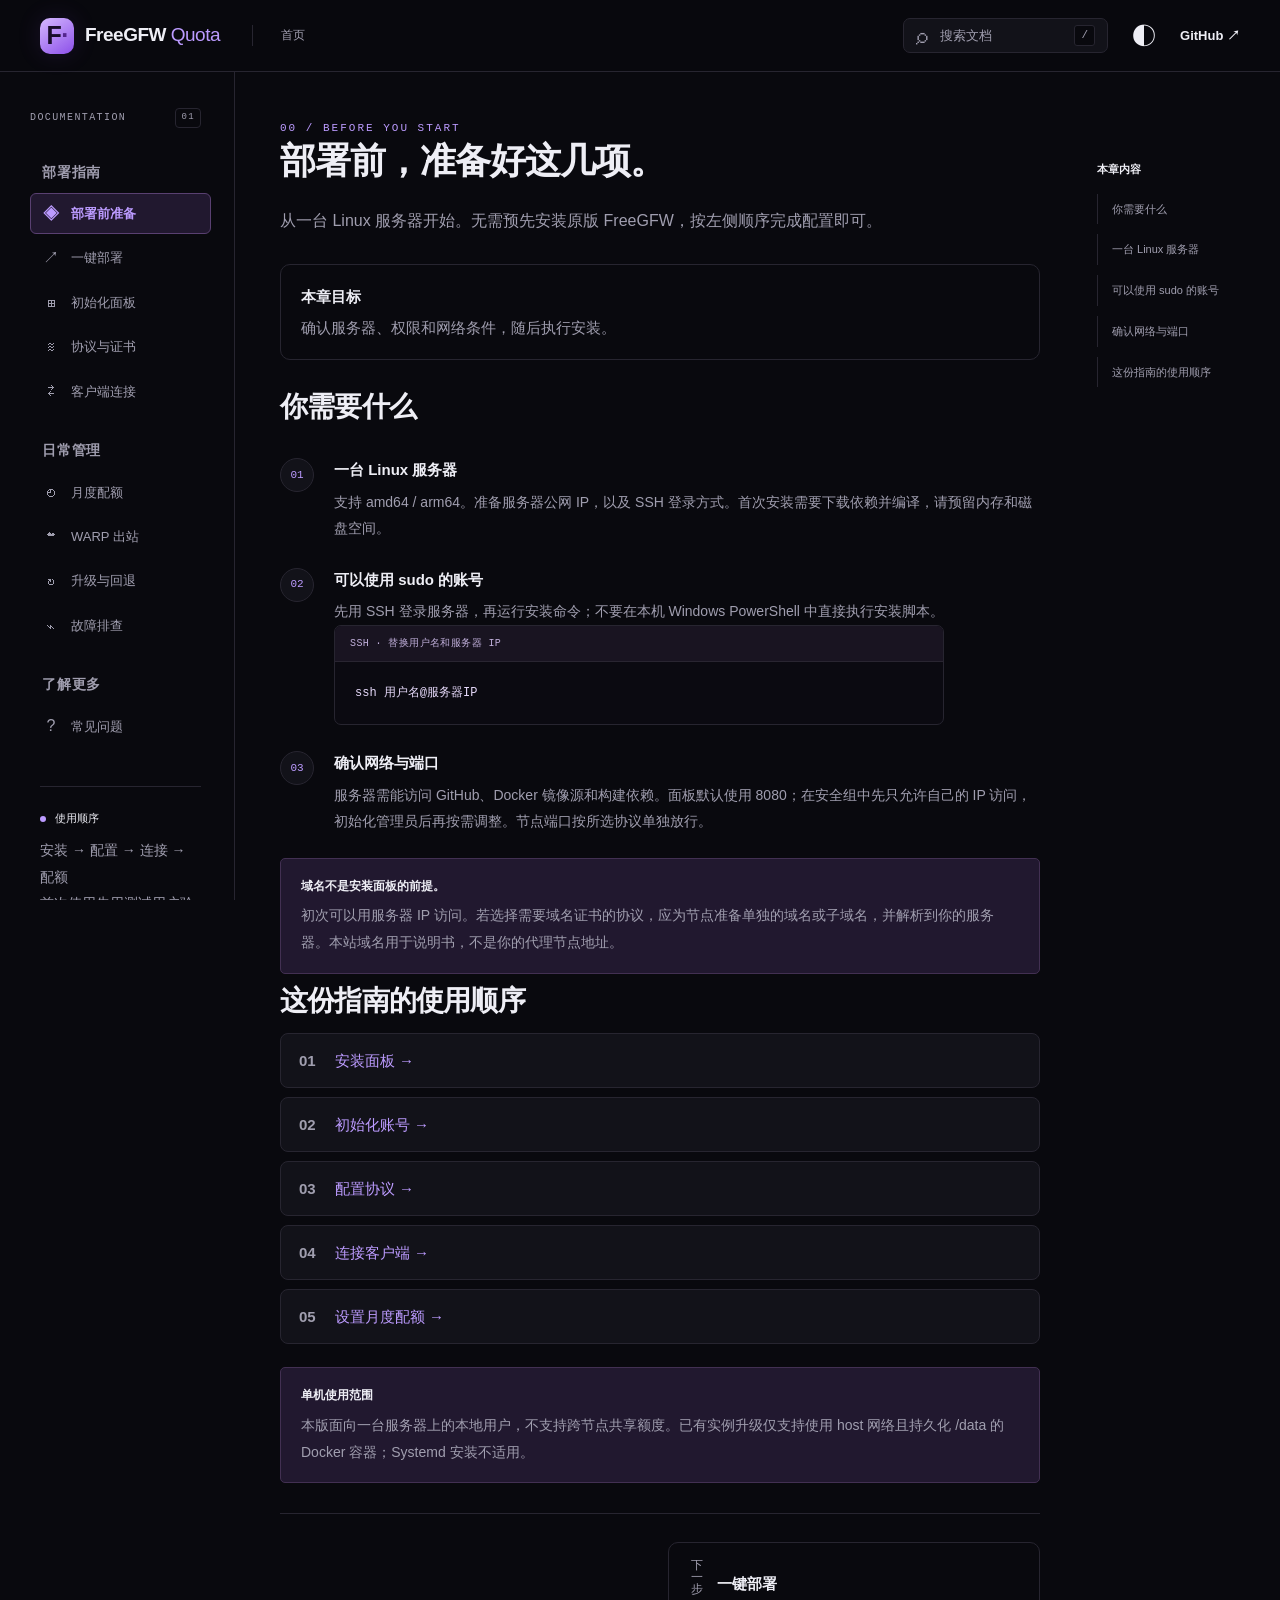
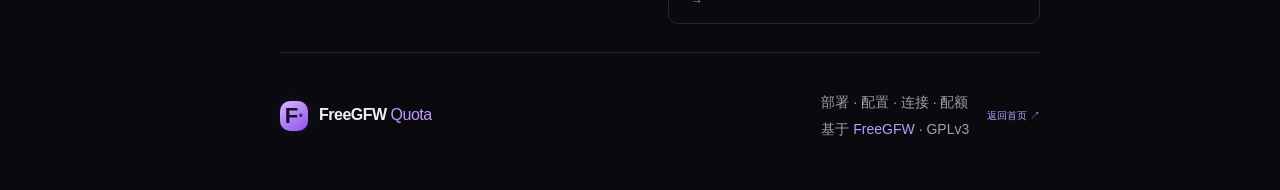
==== docs/guide.html @ efcba68c "Redesign docs with violet landing page and guided deployment" ====
<!doctype html>
<html lang="zh-CN" data-theme="dark">
<head>
  <meta charset="utf-8">
  <meta name="viewport" content="width=device-width,initial-scale=1">
  <meta name="description" content="FreeGFW 单机配额版中文使用指南：一键部署、月度流量配额、用户管理、备份回退与故障排查。">
  <meta name="theme-color" content="#09090e">
  <title>FreeGFW Quota · 单机配额版使用指南</title>
  <link rel="icon" href="icon.svg" type="image/svg+xml">
  <link rel="stylesheet" href="style.css">
  <script src="app.js" defer></script>
</head>
<body class="guide-page">
<a class="skip" href="#main">跳转到正文</a>
<header class="topbar">
  <a class="brand" href="index.html" aria-label="FreeGFW Quota 首页"><span class="brandmark">F<span>·</span></span><span>FreeGFW <b>Quota</b></span></a>
  <a class="header-label" href="index.html">首页</a>
  <div class="header-actions"><button id="search-open" class="search-button" type="button"><span>⌕</span> 搜索文档 <kbd>/</kbd></button><button id="theme-toggle" class="icon-button" type="button" aria-label="切换为深色模式">◐</button><a class="github-link" href="https://github.com/GYJ-gif/freegfw-quota">GitHub ↗</a><button id="menu-toggle" class="icon-button mobile-only" type="button" aria-label="打开目录" aria-expanded="false" aria-controls="sidebar">☰</button></div>
</header>
<div class="layout">
<aside id="sidebar" class="sidebar" aria-label="文档目录">
  <div class="sidebar-heading">DOCUMENTATION <span>01</span></div>
  <nav>
    <p>部署指南</p><a href="#overview" class="active"><span>◈</span> 部署前准备</a><a href="#install"><span>↗</span> 一键部署</a><a href="#setup"><span>⊞</span> 初始化面板</a>
    <a href="#protocols"><span>≋</span> 协议与证书</a><a href="#clients"><span>⇄</span> 客户端连接</a><p>日常管理</p><a href="#quota"><span>◴</span> 月度配额</a><a href="#warp"><span>☁</span> WARP 出站</a><a href="#upgrade"><span>↻</span> 升级与回退</a><a href="#troubleshooting"><span>⌁</span> 故障排查</a>
    <p>了解更多</p><a href="#faq"><span>?</span> 常见问题</a>
  </nav>
  <div class="sidebar-note"><span class="status-dot"></span> 使用顺序<p>安装 → 配置 → 连接 → 配额<br>首次使用先用测试用户验证</p></div>
</aside>
<main id="main">
  <section id="overview" class="doc-section" data-title="部署前准备">
<div class="section-kicker">00 / BEFORE YOU START</div><h1>部署前，准备好这几项。</h1><p class="section-lead">从一台 Linux 服务器开始。无需预先安装原版 FreeGFW，按左侧顺序完成配置即可。</p>
<div class="chapter-goal">本章目标 <span>确认服务器、权限和网络条件，随后执行安装。</span></div>
<h2>你需要什么</h2><ol class="steps"><li><span>01</span><div><h3>一台 Linux 服务器</h3><p>支持 amd64 / arm64。准备服务器公网 IP，以及 SSH 登录方式。首次安装需要下载依赖并编译，请预留内存和磁盘空间。</p></div></li><li><span>02</span><div><h3>可以使用 sudo 的账号</h3><p>先用 SSH 登录服务器，再运行安装命令；不要在本机 Windows PowerShell 中直接执行安装脚本。</p><div class="codebox"><div class="codebar"><span>SSH · 替换用户名和服务器 IP</span></div><pre><code>ssh 用户名@服务器IP</code></pre></div></div></li><li><span>03</span><div><h3>确认网络与端口</h3><p>服务器需能访问 GitHub、Docker 镜像源和构建依赖。面板默认使用 8080；在安全组中先只允许自己的 IP 访问，初始化管理员后再按需调整。节点端口按所选协议单独放行。</p></div></li></ol>
<div class="callout"><strong>域名不是安装面板的前提。</strong><p>初次可以用服务器 IP 访问。若选择需要域名证书的协议，应为节点准备单独的域名或子域名，并解析到你的服务器。本站域名用于说明书，不是你的代理节点地址。</p></div>
<h2>这份指南的使用顺序</h2><div class="route-cards"><a href="#install"><b>01</b> 安装面板 →</a><a href="#setup"><b>02</b> 初始化账号 →</a><a href="#protocols"><b>03</b> 配置协议 →</a><a href="#clients"><b>04</b> 连接客户端 →</a><a href="#quota"><b>05</b> 设置月度配额 →</a></div>
<div class="callout subtle"><strong>单机使用范围</strong><p>本版面向一台服务器上的本地用户，不支持跨节点共享额度。已有实例升级仅支持使用 host 网络且持久化 /data 的 Docker 容器；Systemd 安装不适用。</p></div></section>
  <section id="install" class="doc-section" data-title="一键部署">
    <div class="section-kicker">01 / GET STARTED</div><h2>一条指令，从这里开始。</h2><p class="section-lead">无需先安装原版。脚本会识别现有容器，自动选择全新安装或升级。</p>
    <div class="requirements"><span><i>✓</i> Linux 服务器</span><span><i>✓</i> sudo / root 权限</span><span><i>✓</i> amd64 / arm64</span><span><i>✓</i> 可访问 GitHub 与镜像源</span></div>
    <div class="install-panel">
      <div class="tabbar" role="tablist" aria-label="安装方式"><button type="button" role="tab" aria-selected="true" aria-controls="install-content" id="tab-fresh" data-mode="fresh">全新安装</button><button type="button" role="tab" aria-selected="false" aria-controls="install-content" id="tab-upgrade" data-mode="upgrade" tabindex="-1">已有实例升级</button></div>
      <div id="install-content" role="tabpanel" aria-labelledby="tab-fresh"><p id="install-description">空白服务器直接安装配额版；没有 Docker 时，自动使用 Docker 官方脚本安装。</p>
      <div class="port-row"><label for="panel-port">面板端口</label><input id="panel-port" type="number" min="1" max="65535" value="8080" inputmode="numeric" aria-describedby="port-note"><span id="port-note">默认 8080，可按需更改</span></div><p id="port-error" class="error" role="alert" hidden>请输入 1–65535 之间的整数端口。</p>
      <div class="codebox"><div class="codebar"><span><i></i> TERMINAL · SUDO</span><button type="button" data-copy="install-command">复制命令</button></div><pre><code id="install-command">curl -fSL https://raw.githubusercontent.com/GYJ-gif/freegfw-quota/main/install-quota.sh -o install-quota.sh &amp;&amp; sudo bash install-quota.sh</code></pre></div>
      <p class="version-note">在 Linux 服务器执行，sudo 会按需要求输入密码；root 用户也可去掉 sudo。已有实例升级时，请使用原面板端口。</p></div>
    </div>
    <div class="two-columns"><div><h3>运行前准备</h3><p>准备 <code>curl</code>、<code>tar</code>、<code>sha256sum</code>、<code>base64</code>、<code>mktemp</code> 和 <code>flock</code>。全新安装还需 <code>ss</code>，通常由 iproute2 / iproute 提供。</p><p>首次会在服务器本地构建镜像，请预留内存和磁盘空间，等待依赖下载与编译完成。</p></div><div><h3>脚本会做什么</h3><p>新装会创建持久化数据卷。升级会先构建镜像，再短暂停机、备份数据并切换容器，原容器与原数据卷保留。</p><p>脚本不会修改 SSH 或防火墙。请自行在云安全组和服务器防火墙放行面板端口，以及实际使用的节点端口。</p></div></div>
    <details><summary>想先检查脚本，再决定运行？</summary><p>先用上方命令中 <code>&amp;&amp;</code> 之前的部分下载脚本，然后执行：</p><div class="codebox compact"><div class="codebar"><span>只检查，不部署</span><button type="button" data-copy="verify-command">复制</button></div><pre><code id="verify-command">bash install-quota.sh --help
bash install-quota.sh --verify-bundle</code></pre></div><p><code>--verify-bundle</code> 只解码并校验内嵌源码，不部署服务。</p></details>
  </section>

<section id="setup" class="doc-section" data-title="初始化面板"><div class="section-kicker">02 / INITIAL SETUP</div><h2>打开面板，先设置管理员。</h2><p class="section-lead">看到安装成功提示后，完成账号初始化，再进入节点配置。</p><ol class="steps"><li><span>01</span><div><h3>访问服务器面板</h3><p>浏览器打开 <code id="panel-address">http://服务器IP:8080</code>，将服务器 IP 替换为真实公网 IP。使用自定义端口时，以安装时填写的端口为准。</p></div></li><li><span>02</span><div><h3>保存管理员账号与密码</h3><p>在“系统设置 → 基本设置”填写用户名和密码并保存。首次初始化前面板没有登录保护，请立即完成这一步。</p></div></li><li><span>03</span><div><h3>确认登录后继续</h3><p>刷新页面，确认需要账号密码才能进入。已有实例升级继续使用原账号，无需重新初始化。</p></div></li></ol><div class="callout"><strong>还不能连接？这是正常的。</strong><p>此时仅完成面板安装，下一步还需要部署协议模板、创建用户并导入客户端。</p></div></section>
  <section id="protocols" class="doc-section" data-title="协议模板与证书">
    <div class="section-kicker">03 / PROTOCOLS</div><h2>选择协议，配置证书和端口。</h2><p class="section-lead">面板基于 Sing-box 与 Xray，提供协议模板。先确认客户端支持所选协议，再完成部署。</p>
    <div class="table-wrap"><table><thead><tr><th>模板</th><th>配置时关注什么</th></tr></thead><tbody>
    <tr><th>VLESS + TCP + Reality + Vision</th><td>按模板核对 Reality 参数，客户端需支持 Reality / Vision；启用后验证计量和超额断连。</td></tr>
    <tr><th>VLESS + XHTTP + Reality</th><td>客户端需同时支持 XHTTP 与 Reality，导入后核对传输配置。</td></tr>
    <tr><th>VLESS + TCP + XTLS</th><td>准备模板要求的 TLS 证书，核对服务器名称与客户端兼容性。</td></tr>
    <tr><th>Hysteria2</th><td>核对证书，并在安全组与防火墙放行节点使用的 UDP 端口。</td></tr>
    <tr><th>NaiveProxy</th><td>核对 TLS 证书，使用支持 NaiveProxy 的客户端导入配置。</td></tr>
    <tr><th>VMess + AEAD + TCP + TLS<br>VMess + AEAD + WS + TLS</th><td>配置 TLS 证书；使用 WebSocket 时同时核对路径等传输参数。</td></tr>
    <tr><th>VMess + AEAD + TCP</th><td>不含 TLS 层，不能将它视作与 TLS 模板具有相同保护；按实际用途选择。</td></tr>
    <tr><th>Shadowsocks (AES-256-GCM)</th><td>客户端需支持对应加密方式，保持服务器与客户端参数一致。</td></tr>
    </tbody></table></div>
    <h3>证书怎么配置</h3><ol class="instruction-list"><li>在首次部署引导或面板的“配置 SSL”入口打开证书设置。</li><li>按页面填写申请信息；若使用域名，先确认解析正确且服务器能够完成证书验证。</li><li>等待申请完成和服务重启。面板启用证书后，改用 HTTPS 地址访问。</li><li>使用 TLS 协议前确认已具备有效证书；面板端口与节点端口分别放行。</li></ol>
    <p>如需自行调整参数，可通过自定义配置入口编辑模板；不熟悉配置时，先用内置模板完成一次连接。实际可选模板以面板显示为准。</p>
  </section>
  <section id="clients" class="doc-section" data-title="用户管理与客户端连接">
    <div class="section-kicker">04 / CLIENTS</div><h2>添加用户，把连接导入设备。</h2>
    <ol class="steps"><li><span>01</span><div><h3>为使用者创建独立用户</h3><p>打开“本地用户管理 → 添加用户”，填写方便识别的用户名。建议每位使用者单独创建用户，避免共用身份导致用量混在一起。</p></div></li><li><span>02</span><div><h3>设置限速与月度额度</h3><p>按需设置限速（Mbps）与月度配额（GB）。限速的 0 表示不限速，配额的 0 表示不限额，两者分别控制速度与总用量。</p></div></li><li><span>03</span><div><h3>打开“连接码”并导入</h3><p>在用户操作中打开“连接码”，用兼容客户端扫描二维码，或复制连接 / 订阅链接导入。手机、电脑和平板都需要使用支持所选协议的客户端。</p></div></li><li><span>04</span><div><h3>选择节点并测试</h3><p>在客户端选中导入的节点并连接，检查网页访问、上传和下载，再回到面板查看用量。节点参数改变后，按客户端方式更新订阅或重新导入。</p></div></li></ol>
    <div class="callout"><strong>连接码与订阅链接就是用户的连接凭据。</strong><p>只分享给对应使用者，不要公开发布。删除用户前确认已不再需要其访问权限。</p></div>
  </section>
  <section id="warp" class="doc-section" data-title="Cloudflare WARP 出站">
    <div class="section-kicker">06 / OUTBOUND</div><h2>按需启用 WARP 出站。</h2><p class="section-lead">WARP 是服务器的可选出站隧道，不替代用户连接服务器所用的协议。</p>
    <ol class="instruction-list"><li>进入“系统设置 → 基本设置”。</li><li>勾选“启用 Cloudflare WARP 出站隧道”，点击“保存”。</li><li>等待配置重载，重新连接客户端并检查网络是否可用。</li><li>如果开启后无法访问，取消勾选并保存，恢复原出站后再检查服务器网络。</li></ol>
    <p>启用后，经过 WARP 的流量使用其出口。是否能访问某个网站或服务取决于出口与目标服务策略，不保证解除地区或账号限制。</p>
  </section>

  <section id="quota" class="doc-section" data-title="月度配额">
    <div class="section-kicker">05 / QUOTA RULES</div><h2>每一份流量，都有清楚的规则。</h2><p class="section-lead">按用户独立设置，上传与下载相加。累计历史流量和当期配额用量是不同指标。</p>
    <div class="table-wrap"><table><thead><tr><th scope="col">规则</th><th scope="col">具体行为</th></tr></thead><tbody><tr><th scope="row">默认额度</th><td>新增用户默认 150 GB / 月，可在用户行修改；0 表示不限额。</td></tr><tr><th scope="row">旧用户迁移</th><td>首次升级时，未设置过配额的旧用户默认不限额；已有额度和当期用量保留。</td></tr><tr><th scope="row">计量方式</th><td>上传 + 下载；1 GB = 1,000,000,000 字节。</td></tr><tr><th scope="row">重置时间</th><td>默认每月 1 日北京时间 00:00；可选 1–31 日，没有该日期的月份按月末执行。</td></tr><tr><th scope="row">达到额度</th><td>断开连接并拒绝新连接；下个周期自动恢复，也可提高额度后恢复。</td></tr><tr><th scope="row">数据保存</th><td>正常退出保存用量；强杀或断电可能丢失最后约一秒用量，并发数据可能造成少量超额。</td></tr></tbody></table></div>
    <div class="callout"><strong>设置重置日</strong><p>进入“系统设置 → 基本设置 → 月度配额重置日”，选择 1–31 日并保存。所有本地用户使用同一重置日。修改日期保留当前用量，下次按新日期重置；旧版升级默认设为 1 日，保留原周期内用量。</p></div>
    <h3>正式使用前，验证一次完整流程</h3><ol class="instruction-list"><li>创建独立测试用户，设置较小额度，然后用该用户上传和下载，检查当期用量是否增长。</li><li>达到额度后，确认现有连接中断且无法建立新连接。</li><li>提高额度，再次连接，确认可以恢复；最后设置正式额度。</li></ol><div class="callout subtle"><strong>Vision 计量的取舍</strong><p>配额版关闭可能绕过计量的原始套接字快速复制路径，这可能增加 CPU 使用。真实 Reality + Vision 场景的端到端测试仍待完成，请以本机验收结果为准。</p></div>
  </section>

  <section id="upgrade" class="doc-section" data-title="升级与回退">
    <div class="section-kicker">07 / DATA & RECOVERY</div><h2>升级有备份，回退有路径。</h2><p class="section-lead">适用于已有 Docker 实例。升级前先确认旧服务正常，并保留脚本输出的备份路径。</p>
    <div class="flow" aria-label="升级流程"><div><b>01</b><strong>构建新版</strong><span>旧服务继续运行</span></div><span class="flow-arrow">→</span><div><b>02</b><strong>停机并备份</strong><span>复制 /data</span></div><span class="flow-arrow">→</span><div><b>03</b><strong>新数据卷启动</strong><span>保留原容器与数据</span></div></div>
    <h3>升级条件</h3><p>现有容器需命名为 <code>freegfw</code>，处于运行状态，使用 <code>host</code> 网络，并有 <code>/data</code> 持久化挂载。旧面板需完成账号设置并返回登录认证要求。</p>
    <h3>恢复到升级前</h3><p>备份位于 <code>/opt/freegfw-quota/backups/</code>。升级成功后会输出具体的 <code>rollback.sh</code> 路径；使用该完整路径执行，不要直接复制占位符。</p><div class="codebox compact"><div class="codebar"><span>示例 · 请替换为实际备份目录</span></div><pre><code>sudo bash /opt/freegfw-quota/backups/实际备份目录/rollback.sh</code></pre></div>
    <p>升级失败时脚本会尝试自动恢复旧容器。回退恢复的是升级前的数据，升级后新增用户、配置变动与流量统计不会自动合并回旧版。</p><div class="callout"><strong>后续更新请使用配额版脚本。</strong><p>不要使用原版 FreeGFW 安装脚本更新这个修改版。全新安装失败时保留容器和数据卷供排查，不适用“恢复旧版”流程。</p></div>
  </section>

  <section id="troubleshooting" class="doc-section" data-title="故障排查">
    <div class="section-kicker">08 / TROUBLESHOOTING</div><h2>遇到问题，先从这里查。</h2><p class="section-lead">先确定是构建、面板访问还是节点连接的问题，再做对应处理。</p>
    <details><summary>面板打不开</summary><p>确认安装输出成功、容器正在运行，访问端口与设置一致。检查云安全组及本机防火墙；服务器本地能访问，不代表公网已放行。新装默认使用 HTTP。</p><div class="codebox compact"><div class="codebar"><span>只读检查</span><button type="button" data-copy="diagnose-command">复制</button></div><pre><code id="diagnose-command">sudo docker ps -a --filter name=freegfw
sudo docker logs --tail 100 freegfw</code></pre></div><p>日志可能包含服务器信息，公开提交问题前请隐藏密码、订阅链接与私钥。</p></details>
    <details><summary>提示面板端口已占用</summary><p>回到上方“一键部署”，选择未被使用的端口后重新复制命令；同时调整安全组和访问地址。不要为了释放端口直接删除不明服务。</p></details>
    <details><summary>提示 Docker 不可用或缺少工具</summary><p>已安装的 Docker 不会被重装，请先确认其服务已启动。缺少其他工具时，根据报错使用对应 Linux 发行版的包管理器安装；<code>ss</code> 通常包含在 iproute2 / iproute 中。</p></details>
    <details><summary>镜像构建很慢或失败</summary><p>首次会下载 Go 依赖和基础镜像，耗时取决于服务器网络与资源。检查输出中的下载错误、磁盘空间或内存不足。旧实例的升级在构建成功前不会停机。</p></details>
    <details><summary>重复运行提示旧面板未返回 401</summary><p>如果是刚安装的空白面板，请先在页面设置管理员账号和密码。已初始化时，核对面板端口；自定义端口需通过 <code>FREEGFW_PANEL_PORT</code> 传入。</p></details>
    <details><summary>连接正常，但流量统计或断连不符合预期</summary><p>确认运行的是配额版，并查看当期配额用量，而不是累计上传 / 下载。使用独立用户重新测试上传、下载和超额恢复。计量修复不会补算此前漏记的用量；真实 Reality + Vision 组合仍需实机验证。</p></details>
  </section>

  <section id="faq" class="doc-section" data-title="常见问题">
    <div class="section-kicker">09 / FAQ</div><h2>你可能还想知道。</h2>
    <details><summary>必须先安装原版 FreeGFW 吗？</summary><p>不需要。上方命令可直接安装配额版；检测到已有 freegfw 容器时自动进入升级流程。</p></details>
    <details><summary>需要购买域名吗？</summary><p>面板可先通过服务器 IP 和端口访问。节点是否需要域名取决于协议和证书配置：使用域名申请证书时，先把域名解析到服务器；Reality 与普通 TLS 的配置要求不同，请按所选模板填写。</p></details>
    <details><summary>能在 Windows 上直接运行安装命令吗？</summary><p>不能直接在 Windows PowerShell 里运行。请通过 SSH 登录 Linux 服务器，再执行本页的 sudo 命令。</p></details>
    <details><summary>支持多台服务器共享一个人的配额吗？</summary><p>不支持。本版只管理单机本地用户，不能将上游的节点互联能力视作本版的跨节点配额能力。</p></details>
  </section>

  <nav id="chapter-pagination" class="chapter-pagination" aria-label="章节切换"></nav><footer><a class="brand" href="#overview"><span class="brandmark small">F<span>·</span></span><span>FreeGFW <b>Quota</b></span></a><p>部署 · 配置 · 连接 · 配额<br>基于 <a href="https://github.com/haradakashiwa/freegfw">FreeGFW</a> · GPLv3</p><a href="index.html">返回首页 ↗</a></footer>
</main>
<aside class="on-this-page"><span>阅读路线</span><a href="#install">安装与准备</a><a href="#setup">完成首次连接</a><a href="#quota">理解计量规则</a><a href="#upgrade">保留恢复路径</a><div class="reading-note">第一次部署？<p>先安装，再用小额度测试用户验证计量与断连。</p></div></aside>
</div>
<dialog id="search-dialog" aria-labelledby="search-title"><div class="search-dialog-top"><label id="search-title" for="search-input">搜索文档</label><button id="search-close" type="button" aria-label="关闭搜索">✕</button></div><input id="search-input" type="search" placeholder="输入关键词，如：端口、回退、配额" autocomplete="off"><div id="search-results" aria-live="polite"></div><p class="search-hint">在全部章节中查找 · Esc 关闭</p></dialog>
<div id="toast" class="toast" role="status" aria-live="polite"></div>
</body>
</html>
---- docs/style.css ----
:root{color-scheme:light;--bg:#fff;--surface:#f7f9f9;--text:#172e30;--muted:#677778;--line:#e5ebea;--green:#087c63;--green-soft:#e9f5ef;--header:rgba(255,255,255,.96);--code:#152c2d;--shadow:0 22px 70px #20473a12}
*{box-sizing:border-box}html{scroll-behavior:smooth;scroll-padding-top:100px}body{margin:0;background:var(--bg);color:var(--text);font:15px/1.8 -apple-system,BlinkMacSystemFont,"Segoe UI","Microsoft YaHei",sans-serif}a{color:var(--green);text-decoration:none}button,input{font:inherit}button,a,input,summary{-webkit-tap-highlight-color:transparent}button{cursor:pointer}button:focus-visible,a:focus-visible,input:focus-visible,summary:focus-visible{outline:3px solid #3cab91;outline-offset:4px}button{color:inherit}p{margin:0 0 16px}h1,h2,h3{line-height:1.35}h2{font-size:30px;letter-spacing:-.8px;margin:8px 0 14px}h3{font-size:17px;margin:24px 0 10px}code{font-family:Consolas,"SFMono-Regular",monospace;font-size:.89em}p code,td code{background:var(--surface);padding:3px 5px;border-radius:4px;overflow-wrap:anywhere}.skip{position:fixed;left:16px;top:-100px;z-index:99;padding:8px;background:var(--bg)}.skip:focus{top:8px}.topbar{height:76px;position:sticky;top:0;z-index:20;display:flex;align-items:center;gap:35px;padding:0 36px;border-bottom:1px solid var(--line);background:var(--header);backdrop-filter:blur(14px)}.brand{display:flex;gap:11px;align-items:center;font-size:20px;font-weight:650;letter-spacing:-.5px;color:var(--text);white-space:nowrap}.brand b{font-weight:450;color:var(--green)}.brandmark{width:34px;height:36px;display:inline-flex;align-items:center;justify-content:center;border-radius:10px;background:var(--green);color:#fff;font-size:25px;font-weight:800;font-family:Arial,sans-serif;line-height:1}.brandmark span{color:#b4ef7b}.brandmark.small{width:28px;height:30px;font-size:22px}.header-label{font-size:12px;border-left:1px solid var(--line);padding-left:28px;color:var(--muted)}.header-actions{margin-left:auto;display:flex;align-items:center;gap:20px}.search-button{display:flex;align-items:center;gap:12px;width:205px;background:var(--surface);border:1px solid var(--line);border-radius:7px;padding:5px 12px;text-align:left;color:var(--muted);font-size:13px}.search-button span{font-size:23px;line-height:1}.search-button kbd{margin-left:auto;background:var(--bg);border:1px solid var(--line);padding:0 6px;border-radius:3px;font-size:11px}.icon-button{background:none;border:0;font-size:24px;width:32px;padding:0}.github-link{font-size:13px;color:var(--text);font-weight:600}.layout{display:grid;grid-template-columns:234px minmax(0,930px) 155px;max-width:1510px;margin:auto}.sidebar{position:sticky;top:76px;height:calc(100vh - 76px);padding:36px 23px 24px 30px;border-right:1px solid var(--line);overflow:auto;display:flex;flex-direction:column}.sidebar-heading{display:flex;justify-content:space-between;align-items:center;font:10px/1.5 Consolas,monospace;letter-spacing:1.4px;color:var(--muted);margin:0 10px 6px 0}.sidebar-heading span{font-size:9px;border:1px solid var(--line);padding:2px 5px;border-radius:4px}nav p{font-size:11px;font-weight:600;letter-spacing:.8px;color:var(--muted);margin:25px 0 8px 12px}nav a{display:flex;align-items:center;gap:12px;font-size:13px;color:var(--muted);padding:8px 12px;margin:3px 0;border-radius:6px;border:1px solid transparent}nav a span{font-size:16px;line-height:1;width:16px;text-align:center}nav a.active,nav a:hover{background:var(--green-soft);color:var(--green)}nav a.active{font-weight:650;border-color:#d9ebe3}.sidebar-note{font-size:11px;margin:36px 10px 0;padding-top:22px;border-top:1px solid var(--line)}.sidebar-note p{color:var(--muted);font-size:11px;margin:8px 0 10px}.status-dot{display:inline-block;width:6px;height:6px;border-radius:50%;background:#219576;margin-right:6px;vertical-align:middle}.on-this-page{position:sticky;top:112px;align-self:start;padding:0 8px 0 12px;margin-top:38px;font-size:11px}.on-this-page>span{font-weight:600;color:var(--text);display:block;margin-bottom:14px}.on-this-page>a{display:block;color:var(--muted);border-left:1px solid var(--line);padding:6px 0 6px 14px}.on-this-page>a:hover{color:var(--green)}.reading-note{margin-top:30px;border-top:1px solid var(--line);padding-top:20px;color:var(--green)}.reading-note p{font-size:11px;color:var(--muted);margin-top:8px}main{padding:0 48px;min-width:0}.doc-section{padding:58px 0;border-bottom:1px solid var(--line)}.hero{min-height:445px;position:relative;padding:48px 0 42px;border-bottom:0}.eyebrow{display:flex;gap:8px;align-items:center;color:var(--green);font:10px/1.5 Consolas,monospace;letter-spacing:1.9px;margin-bottom:26px}.eyebrow span{width:6px;height:6px;background:var(--green);border-radius:50%}h1{font-size:55px;line-height:1.23;letter-spacing:-2.7px;margin:0 0 21px;font-weight:750}.accent{color:var(--green)}.hero-description{font-size:14px;line-height:1.9;color:var(--muted);max-width:360px}.hero-actions{display:flex;gap:12px;margin-top:24px}.button{display:inline-flex;gap:22px;align-items:center;justify-content:center;padding:10px 16px;border-radius:6px;font-size:13px;font-weight:600;transition:transform .15s}.button:hover{transform:translateY(-2px)}.primary{background:var(--green);color:#fff}.secondary{border:1px solid var(--line);color:var(--text)}.hero-tags{display:flex;gap:12px;color:var(--muted);font-size:10px;margin-top:25px}.hero-tags span+span:before{content:'·';margin-right:12px}.quota-preview{position:absolute;right:0;top:117px;width:270px;padding:23px;border:1px solid var(--line);border-radius:12px;background:var(--bg);box-shadow:var(--shadow);transform:rotate(-2deg)}.preview-heading{display:flex;justify-content:space-between;align-items:center;font-size:11px;font-weight:600}.demo-label{font-size:9px;font-weight:400;color:var(--muted);background:var(--surface);padding:2px 6px;border-radius:4px}.preview-number{font:600 38px/1.4 Arial,sans-serif;margin:25px 0 14px;letter-spacing:-1px}.preview-number span{font-size:14px;color:var(--muted);font-weight:400;letter-spacing:0}.meter{height:8px;border-radius:5px;background:var(--green-soft);overflow:hidden}.meter span{display:block;width:64%;height:100%;background:var(--green);border-radius:5px}.preview-foot{display:flex;justify-content:space-between;font-size:10px;color:var(--muted);margin-top:8px}.preview-detail{display:flex;justify-content:space-between;border-top:1px solid var(--line);margin-top:20px;padding-top:15px;font-size:10px;color:var(--muted)}.preview-detail b{display:block;margin:3px 0 0 10px;font:600 15px/1.5 Arial;color:var(--text)}.quota-preview>p{font-size:9px;color:var(--muted);margin:15px 0 0}.facts{display:grid;grid-template-columns:1fr 1fr 1fr;border-top:1px solid var(--line);border-bottom:1px solid var(--line);padding:25px 0;margin-bottom:28px}.facts>div{padding:0 18px;border-left:1px solid var(--line)}.facts>div:first-child{padding-left:0;border:0}.facts b{font-size:21px;font-weight:600;display:block;letter-spacing:-.6px}.facts small{font-size:11px;font-weight:450;letter-spacing:0}.facts span{display:block;font-size:10px;color:var(--muted);margin-top:6px}.callout{background:var(--green-soft);border:1px solid #dcebe3;border-left:3px solid var(--green);border-radius:5px;padding:17px 20px;font-size:12px;margin:23px 0 0}.callout strong{font-weight:650}.callout p{margin:5px 0 0;color:var(--muted);line-height:1.8}.callout.subtle{background:var(--surface);border-color:var(--line);border-left-color:var(--green)}.section-kicker{color:var(--green);font:10px/1.5 Consolas,monospace;letter-spacing:1.5px}.section-lead{color:var(--muted);font-size:14px;line-height:1.9;margin-bottom:25px}.requirements{display:flex;gap:9px 22px;flex-wrap:wrap;font-size:11px;color:var(--muted);margin:22px 0}.requirements i{font-style:normal;color:var(--green);margin-right:4px}.install-panel{border:1px solid var(--line);border-radius:9px;overflow:hidden}.tabbar{display:flex;gap:22px;padding:0 23px;background:var(--surface);border-bottom:1px solid var(--line)}.tabbar button{border:0;border-bottom:2px solid transparent;padding:14px 2px;background:none;font-size:12px;color:var(--muted)}.tabbar button[aria-selected=true]{color:var(--green);border-bottom-color:var(--green);font-weight:600}#install-content{padding:22px}#install-description{font-size:12px;color:var(--muted)}.port-row{display:flex;align-items:center;gap:12px;font-size:11px;margin:18px 0}.port-row input{width:83px;border:1px solid var(--line);border-radius:4px;background:var(--bg);color:var(--text);padding:4px 7px;font:12px/1.5 Consolas,monospace}.port-row span{color:var(--muted)}.error{font-size:12px;color:#b04425}.codebox{border-radius:7px;background:var(--code);color:#e0eeea;overflow:hidden}.codebar{display:flex;justify-content:space-between;align-items:center;border-bottom:1px solid #ffffff12;padding:10px 15px;font-size:10px;color:#acbebb}.codebar>span{font:10px/1.5 Consolas,"Microsoft YaHei",monospace;letter-spacing:.4px}.codebar i{display:inline-block;width:6px;height:6px;border-radius:50%;background:#74b397;margin-right:7px}.codebar button{border:1px solid #ffffff24;border-radius:4px;background:#ffffff08;color:#d8e9e2;padding:3px 10px;font-size:10px}.codebar button:hover{background:#ffffff18}.codebar button:disabled{cursor:not-allowed;opacity:.5}pre{margin:0;padding:20px;font:12px/1.9 Consolas,monospace;white-space:pre-wrap;overflow-wrap:anywhere;word-break:break-word}pre code{font-size:inherit}.version-note{font-size:10px;color:var(--muted);margin:14px 0 0}.two-columns{display:grid;grid-template-columns:1fr 1fr;gap:32px;margin:12px 0 26px}.two-columns p,.doc-section>p:not(.section-lead){font-size:13px;color:var(--muted)}details{border-bottom:1px solid var(--line);padding:0 4px}summary{list-style:none;padding:19px 26px 19px 0;position:relative;font-size:13px;font-weight:550;cursor:pointer}summary::-webkit-details-marker{display:none}summary:after{content:'+';position:absolute;right:0;color:var(--muted);font:20px/1.3 Arial}details[open] summary:after{content:'−'}details p{font-size:13px;color:var(--muted)}details .codebox{margin-bottom:15px}.steps{list-style:none;padding:0;margin:30px 0 0}.steps li{display:flex;gap:20px;margin-bottom:24px}.steps li:last-child{margin:0}.steps li>span{flex-shrink:0;width:34px;height:34px;border:1px solid var(--line);background:var(--surface);border-radius:50%;display:flex;justify-content:center;align-items:center;color:var(--green);font:11px/1 Consolas,monospace;margin-top:2px}.steps h3{margin:4px 0 8px;font-size:15px}.steps p{font-size:13px;color:var(--muted);margin:0}.table-wrap{overflow:auto;border:1px solid var(--line);border-radius:7px}table{width:100%;border-collapse:collapse;font-size:12px;text-align:left}th,td{padding:16px 18px;border-bottom:1px solid var(--line);vertical-align:top}thead{background:var(--surface);font-size:11px;color:var(--muted)}tbody th{font-weight:550;white-space:nowrap;width:115px}td{color:var(--muted)}tr:last-child td,tr:last-child th{border-bottom:0}.flow{display:flex;align-items:center;justify-content:space-between;border:1px solid var(--line);border-radius:7px;background:var(--surface);padding:22px;margin:25px 0}.flow div{display:flex;flex-direction:column}.flow b{font:10px/1.5 Consolas,monospace;color:var(--green);margin-bottom:7px}.flow strong{font-size:13px;font-weight:600}.flow div>span{font-size:10px;color:var(--muted);margin-top:5px}.flow-arrow{color:var(--muted);font-size:18px}.status-grid{display:grid;grid-template-columns:1fr 1fr;gap:16px;margin:24px 0}.status-grid>div{padding:23px;border:1px solid var(--line);border-radius:7px}.status-label{font-size:10px;display:inline-block;border-radius:4px;padding:3px 7px}.done{background:var(--green-soft);color:var(--green)}.pending{background:#fcf3e4;color:#99621d}.status-grid h3{font-size:16px;margin-top:18px}.status-grid p{font-size:12px;color:var(--muted);margin:0}.source-links{display:flex;flex-wrap:wrap;gap:12px 22px;font-size:12px;margin-top:28px}footer{padding:36px 0 48px;display:flex;flex-wrap:wrap;align-items:center;gap:18px}footer .brand{font-size:16px}footer p{font-size:10px;color:var(--muted);margin:0 0 0 auto}footer>a:last-child{font-size:10px}.mobile-only{display:none}dialog{padding:23px;border:1px solid var(--line);border-radius:12px;background:var(--bg);color:var(--text);width:550px;max-width:calc(100vw - 32px);box-shadow:var(--shadow)}dialog::backdrop{background:#112c2a77;backdrop-filter:blur(4px)}.search-dialog-top{display:flex;justify-content:space-between;align-items:center;margin-bottom:15px}.search-dialog-top label{font-size:15px;font-weight:600}.search-dialog-top button{background:none;border:0;color:var(--muted)}#search-input{width:100%;border:1px solid var(--line);background:var(--surface);color:var(--text);border-radius:5px;padding:10px;font-size:13px}#search-results{max-height:45vh;overflow:auto;margin-top:12px}#search-results a{display:block;padding:12px;border-radius:5px}#search-results a:hover{background:var(--surface)}#search-results b{font-size:14px;display:block}#search-results span{font-size:11px;display:block;color:var(--muted)}#search-results>p,.search-hint{font-size:11px;color:var(--muted);margin:12px 0 0}.toast{position:fixed;bottom:25px;left:50%;transform:translateX(-50%) translateY(20px);padding:10px 20px;background:var(--text);color:var(--bg);border-radius:7px;font-size:12px;z-index:50;opacity:0;pointer-events:none;transition:.2s}.toast.visible{opacity:1;transform:translateX(-50%) translateY(0)}
html[data-theme=dark]{color-scheme:dark;--bg:#111e20;--surface:#172729;--text:#deebe7;--muted:#9ab0ac;--line:#2b3d3d;--green:#7ed0af;--green-soft:#1a3530;--header:rgba(17,30,32,.96);--code:#0d191b;--shadow:0 22px 70px #0003}html[data-theme=dark] .primary,html[data-theme=dark] .brandmark{color:#112d24}html[data-theme=dark] .brandmark span{color:#17543b}html[data-theme=dark] .callout,html[data-theme=dark] nav a.active{border-color:#294a3f}html[data-theme=dark] .pending{background:#3a3022;color:#edc489}
@media(min-width:1450px){main{padding:0 58px}.quota-preview{right:5px;width:290px}h1{font-size:61px}.hero{min-height:470px}.hero-description{font-size:15px}}
@media(max-width:1250px){.layout{grid-template-columns:216px minmax(0,1fr)}.on-this-page{display:none}.sidebar{padding-left:22px;padding-right:20px}main{padding:0 40px}.quota-preview{width:260px}.header-label{display:none}}
@media(max-width:980px){.quota-preview{width:220px;right:0;top:140px;padding:18px}h1{font-size:49px}.hero-description{font-size:12px;max-width:275px}.hero-tags{font-size:9px;gap:7px}.hero-tags span+span:before{margin-right:7px}.layout{grid-template-columns:190px minmax(0,1fr)}main{padding:0 28px}.sidebar{padding-left:16px;padding-right:16px}.sidebar-heading{font-size:9px}.hero-actions{gap:8px}.button{gap:12px;padding:9px 12px;font-size:12px}.preview-number{font-size:33px}.facts b{font-size:18px}.facts>div{padding:0 11px}.facts span{font-size:9px}}
@media(max-width:800px){.topbar{height:64px;padding:0 20px;gap:12px}.brand{font-size:18px}.header-actions{gap:12px}.search-button{width:32px;padding:0;background:none;border:0;font-size:0}.search-button span{font-size:26px}.search-button kbd{display:none}.github-link{font-size:11px}.mobile-only{display:block}.layout{display:block}.sidebar{display:none;position:fixed;top:64px;left:0;width:245px;height:calc(100dvh - 64px);background:var(--bg);z-index:19;box-shadow:10px 0 35px #0001}.sidebar.open{display:flex}main{max-width:740px;margin:auto;padding:0 28px}.hero{min-height:428px;padding-top:37px}.quota-preview{width:245px;top:115px}.hero-description{max-width:320px;font-size:13px}.hero-tags{font-size:10px}.button{font-size:13px}.doc-section{scroll-margin-top:0}h2{font-size:27px}}
@media(max-width:580px){.topbar{padding:0 16px}.header-actions{gap:7px}.github-link{display:none}.brand{font-size:17px;gap:8px}.brandmark{width:29px;height:31px;font-size:23px}main{padding:0 22px}.hero{padding-top:32px}.eyebrow{font-size:8px;letter-spacing:1.5px;margin-bottom:24px}h1{font-size:48px;letter-spacing:-2px}.hero-description{font-size:13px}.quota-preview{position:relative;top:auto;right:auto;width:100%;transform:none;margin:31px 0 0;padding:20px}.preview-number{margin:15px 0 12px}.preview-detail{margin-top:15px}.quota-preview>p{margin-top:10px}.hero-tags{font-size:9px;gap:9px}.facts{padding:20px 0;gap:0}.facts>div{padding:0 9px}.facts b{font-size:18px}.facts small{font-size:9px;display:block}.facts span{font-size:9px;line-height:1.7;max-width:90px}.callout{padding:15px;font-size:11px}.doc-section{padding:39px 0}.hero{padding-top:32px;padding-bottom:30px}h2{font-size:25px;letter-spacing:-.8px}.section-lead{font-size:13px}.requirements{gap:7px 13px;font-size:10px}#install-content{padding:16px}.tabbar{padding:0 16px}.port-row{gap:8px;flex-wrap:wrap}.port-row span{font-size:10px}pre{padding:16px;font-size:11px}.codebar{padding:9px 12px}.two-columns,.status-grid{grid-template-columns:1fr;gap:3px}.two-columns h3{margin-top:23px}.two-columns{margin-bottom:12px}.steps li{gap:13px}.steps li>span{width:29px;height:29px;font-size:10px}.steps p{font-size:12px}th,td{padding:12px;font-size:11px}tbody th{width:85px}.flow{padding:16px 12px}.flow strong{font-size:11px}.flow div>span{font-size:9px;max-width:82px}.flow-arrow{font-size:12px}.status-grid{gap:12px}.status-grid>div{padding:20px}.source-links{font-size:11px}footer{gap:15px}footer p{width:100%;margin:0;order:3}footer>a:last-child{margin-left:auto}}
@media(prefers-reduced-motion:reduce){html{scroll-behavior:auto}*,*:before,*:after{transition:none!important;animation:none!important}}

.instruction-list{font-size:13px;color:var(--muted);padding-left:23px}.instruction-list li{margin:10px 0}#protocols tbody th{white-space:normal;width:43%;overflow-wrap:anywhere}.hero h1{font-size:48px}@media(max-width:580px){.hero h1{font-size:39px}#protocols tbody th{font-size:10px}}

/* Black / violet visual system shared by home and guide. */
:root,html[data-theme=dark]{color-scheme:dark;--bg:#09090e;--surface:#121219;--text:#eeeef5;--muted:#a09eaf;--line:#272530;--green:#bc9bff;--green-soft:#21182f;--header:rgba(9,9,14,.88);--code:#0b0a11;--shadow:0 24px 80px #0005}
html[data-theme=light]{color-scheme:light;--bg:#faf9ff;--surface:#f0edf7;--text:#211c30;--muted:#62596f;--line:#ddd6e9;--green:#7440bf;--green-soft:#ece2ff;--header:rgba(250,249,255,.94);--code:#15101f}
::selection{background:#7444aa;color:white}button:focus-visible,a:focus-visible,input:focus-visible,summary:focus-visible{outline-color:#bc9bff}.topbar{height:72px;padding:0 max(28px,calc((100vw - 1200px)/2));gap:32px}.brand{font-size:19px}.brandmark,html[data-theme=dark] .brandmark{background:linear-gradient(145deg,#d5b8ff,#8c50e9);color:#190d2a;box-shadow:0 0 24px #9455e922}.brandmark span,html[data-theme=dark] .brandmark span{color:#54258e}.button{border-radius:8px;padding:12px 22px;font-size:14px;display:inline-flex;align-items:center;gap:20px;transition:transform .2s,background .2s}.button:hover{transform:translateY(-2px)}.primary,html[data-theme=dark] .primary{background:#b78bfa;color:#170b28;border:1px solid #c5a2ff;box-shadow:0 5px 22px #9c62e520}.secondary{color:var(--text);background:#15121c;border:1px solid #393043}.status-dot{background:var(--green)}.callout,html[data-theme=dark] .callout{border:1px solid #423052;background:var(--green-soft)}.callout.subtle{background:var(--surface);border-color:var(--line)}nav a.active,html[data-theme=dark] nav a.active{background:var(--green-soft);border-color:#594071;color:var(--green)}.codebox{background:var(--code);border:1px solid var(--line)}.codebar{background:#191421;color:#c0afda}.codebar button{color:#dfcaff;border-color:#594071}pre{color:#e6d9fa;white-space:pre-wrap;overflow-wrap:anywhere}dialog::backdrop{background:#07050dcc}.error{color:#ff9eaf}.guide-page .layout{grid-template-columns:235px minmax(0,850px) 180px;max-width:1380px}.guide-page main{padding:0 45px;min-height:calc(100vh - 72px)}.guide-page .doc-section{border:0;padding:48px 0 30px;min-height:60vh}.guide-page .doc-section[hidden]{display:none}.guide-page h1{font-size:36px;letter-spacing:-1px;line-height:1.35}.guide-page h2{font-size:28px}.guide-page .section-lead{font-size:16px;color:var(--muted)}.guide-page p,.guide-page .steps p,.guide-page .instruction-list,.guide-page td{font-size:14px;line-height:1.9}.guide-page .sidebar{top:72px;height:calc(100dvh - 72px)}.guide-page .on-this-page{top:72px;padding-top:50px}.guide-page .section-kicker{color:var(--green);font-size:11px;letter-spacing:2px}.chapter-goal{padding:18px 20px;border:1px solid var(--line);border-radius:10px;margin:28px 0;font-weight:600}.chapter-goal span{display:block;color:var(--muted);font-weight:400;margin-top:4px}.route-cards{display:grid;gap:9px}.route-cards a{padding:13px 18px;background:var(--surface);border:1px solid var(--line);border-radius:8px}.route-cards b{margin-right:15px;color:var(--muted)}.chapter-pagination{display:grid;grid-template-columns:1fr 1fr;gap:16px;border-top:1px solid var(--line);padding:25px 0}.chapter-pagination a{border:1px solid var(--line);border-radius:10px;padding:16px 20px;color:var(--text)}.chapter-pagination a:hover{border-color:var(--green);background:var(--surface)}.chapter-pagination a:last-child{text-align:right}.chapter-pagination span{display:block;color:var(--muted);font-size:12px}.chapter-pagination strong{font-size:15px}.guide-page footer{border-top:1px solid var(--line)}
.landing .topbar{justify-content:space-between}.home-nav{display:flex;gap:30px;font-size:13px}.home-nav a{color:var(--muted)}.home-nav a:hover{color:var(--text)}.home-main{max-width:1200px;margin:auto;padding:0 30px}.cover{position:relative;display:grid;grid-template-columns:1.12fr 1fr;align-items:center;min-height:615px;gap:20px}.cover-grid{position:absolute;inset:0 -30px;pointer-events:none;background:radial-gradient(ellipse at 78% 45%,#8c42df20,transparent 55%);z-index:-1}.release{display:inline-flex;gap:9px;align-items:center;color:#b8a0d3;letter-spacing:2px;font:10px/1.5 Consolas,monospace}.release>span{width:6px;height:6px;border-radius:50%;background:#b98bff;box-shadow:0 0 12px #a173ff}.cover h1{font-size:clamp(50px,5.6vw,76px);line-height:1.17;letter-spacing:-3px;margin:28px 0 24px;font-weight:750}.cover h1 em{font-style:normal;background:linear-gradient(110deg,#e4d2ff,#a777ee 65%,#7844cd);background-clip:text;color:transparent}.cover-copy>p{font-size:16px;color:var(--muted);line-height:1.9}.hero-actions{display:flex;gap:12px;margin:30px 0}.cover-meta{display:flex;gap:12px;font-size:11px;color:#8c859b}.cover-meta i{font-style:normal}.cover-art{height:420px;position:relative;isolation:isolate}.orbit{position:absolute;left:50%;top:48%;width:330px;height:330px;border:1px solid #8850c43d;border-radius:50%;transform:translate(-50%,-50%) rotateX(27deg) rotate(-20deg)}.orbit-two{width:430px;height:210px;transform:translate(-50%,-50%) rotate(-40deg);border-style:dashed;border-color:#915bc929}.orbit-one:before{content:'';position:absolute;inset:32px;border:1px solid #75439b33;border-radius:50%}.server-cube{position:absolute;left:50%;top:40%;transform:translate(-50%,-50%) rotate(-9deg);width:155px;height:160px;border:1px solid #be85ff77;border-radius:30px;background:linear-gradient(135deg,#54317d,#211333 70%);box-shadow:14px 14px 0 #1d102c,15px 15px 0 1px #6e419b55,0 0 100px #a253ff24;display:flex;align-items:center;justify-content:center;flex-direction:column}.server-cube>span{font-size:74px;font-weight:800;line-height:1;color:#e7d3ff}.server-cube>span span{color:#b57df5}.server-cube small{font:8px Consolas,monospace;letter-spacing:3px;color:#b89ad5;margin-top:5px}.server-lights{display:flex;gap:5px;margin-top:15px}.server-lights i{width:4px;height:4px;border-radius:50%;background:#c89aff}.mini-card{position:absolute;right:8px;bottom:18px;width:248px;border:1px solid #6d4a8f70;border-radius:14px;background:linear-gradient(140deg,#23172fef,#151019f5);padding:19px 22px;box-shadow:0 20px 60px #0008;transform:rotate(3deg)}.mini-top,.mini-bottom{display:flex;justify-content:space-between;color:#b9a9c9;font-size:11px}.mini-top small{color:#a69ab4}.mini-value{font-size:36px;line-height:1.5;font-weight:600;margin:8px 0}.mini-value span{font-size:14px;color:#9e8cae;font-weight:400}.mini-meter{height:5px;background:#3a2949;border-radius:4px;margin-bottom:12px}.mini-meter i{display:block;height:100%;width:64%;background:linear-gradient(90deg,#8d4de5,#d1a8ff);border-radius:4px}.orbit-label{position:absolute;color:#8d739f;font:9px Consolas,monospace;letter-spacing:2px}.label-top{top:23px;left:39%}.label-bottom{bottom:-9px;left:10%}.node{position:absolute;width:40px;height:40px;border-radius:12px;background:#22162e;border:1px solid #684588;color:#c7a0f4;display:grid;place-items:center;font-size:20px}.node-a{top:110px;right:20px;transform:rotate(9deg)}.node-b{left:20px;bottom:100px;transform:rotate(-10deg)}.home-stats{display:grid;grid-template-columns:repeat(3,1fr);border-top:1px solid var(--line);border-bottom:1px solid var(--line);padding:28px 0}.home-stats>div{padding:0 30px;border-right:1px solid var(--line)}.home-stats>div:first-child{padding-left:0}.home-stats>div:last-child{border:0}.home-stats b{font-size:27px;letter-spacing:-.5px}.home-stats small{font-size:13px;color:#c8bdd8;font-weight:400}.home-stats span{display:block;color:var(--muted);font-size:11px;margin-top:4px}.home-section{padding:82px 0;border-bottom:1px solid var(--line)}.section-title{display:flex;justify-content:space-between;align-items:center;margin-bottom:30px;gap:20px}.home-section h2{font-size:32px;letter-spacing:-1px;margin:12px 0 22px}.section-title h2{margin-bottom:0}.section-title>a{font-size:12px;white-space:nowrap}.section-kicker{font:10px/1.5 Consolas,monospace;letter-spacing:2px;color:var(--green)}.feature-grid{display:grid;grid-template-columns:repeat(3,1fr);gap:16px}.feature-grid>a{display:block;padding:26px;background:linear-gradient(145deg,#16131d,#101014);border:1px solid var(--line);border-radius:12px;color:var(--text);transition:border-color .2s,transform .2s}.feature-grid>a:hover{border-color:#70518d;transform:translateY(-4px)}.feature-icon{width:38px;height:38px;border:1px solid #4c325e;border-radius:10px;background:#291b38;display:grid;place-items:center;color:#cc9fff;font-size:22px}.feature-grid h3{font-size:18px;margin:22px 0 10px}.feature-grid p{font-size:13px;color:var(--muted);line-height:1.9}.card-link{display:block;margin-top:22px;color:var(--green);font-size:12px}.journey{display:grid;grid-template-columns:1fr 1fr;gap:80px;align-items:center}.journey h2{font-size:35px;line-height:1.45}.journey p{color:var(--muted);font-size:14px;margin-bottom:28px}.journey-list{list-style:none;margin:0;padding:0}.journey-list li+li{border-top:1px solid var(--line)}.journey-list a{display:flex;align-items:center;gap:20px;padding:18px 0;color:var(--text)}.journey-list a>span{font:12px Consolas,monospace;color:#b68bd9;background:#201629;border:1px solid #443051;border-radius:50%;width:35px;height:35px;display:grid;place-items:center}.journey-list b{display:block;font-size:15px;font-weight:500}.journey-list small{display:block;font-size:11px;color:var(--muted)}.journey-list i{margin-left:auto;font-style:normal;color:var(--green)}.protocol-band{text-align:center}.protocol-band p{font-size:13px;color:var(--muted)}.protocol-chips{display:flex;flex-wrap:wrap;gap:12px;justify-content:center;margin:30px 0}.protocol-chips span{padding:8px 16px;border:1px solid #352c41;border-radius:7px;background:#14111a;font-size:12px;color:#c5b4d8}.protocol-band>a{font-size:12px}.final-cta{text-align:center;padding:90px 0 75px;background:radial-gradient(ellipse at 50% 60%,#6732a324,transparent 60%)}.final-cta h2{font-size:42px;line-height:1.35;margin:20px 0 28px}.final-cta p{font-size:11px;color:var(--muted);margin:20px 0 0}.home-main footer{border-top:1px solid var(--line);padding:28px 0 40px}
@media(max-width:1100px){.guide-page .layout{grid-template-columns:215px minmax(0,1fr)}.guide-page .on-this-page{display:none}.cover-art{transform:scale(.88)}.home-nav{gap:20px}.journey{gap:40px}}
@media(max-width:800px){.topbar{padding:0 22px;height:64px}.home-nav a:first-child{display:none}.home-nav{gap:16px;font-size:12px}.home-main{padding:0 24px}.cover{grid-template-columns:1fr;gap:0;padding:60px 0 25px}.cover-copy{text-align:center}.cover h1{font-size:62px}.hero-actions,.cover-meta{justify-content:center}.cover-art{width:440px;max-width:100%;margin:auto;height:350px;transform:scale(.9)}.home-stats>div{padding:0 16px}.feature-grid{grid-template-columns:1fr}.feature-grid>a{padding:24px}.journey{grid-template-columns:1fr;gap:30px}.home-section{padding:55px 0}.section-title{align-items:flex-start;flex-direction:column;gap:8px}.home-section h2{font-size:29px}.guide-page .layout{display:block}.guide-page main{padding:0 24px}.guide-page .sidebar{top:64px;height:calc(100dvh - 64px)}.guide-page h1{font-size:29px}.guide-page .hero-actions{justify-content:flex-start}}
@media(max-width:480px){.landing .topbar{gap:12px;padding:0 18px}.landing .brand{font-size:15px}.home-nav{gap:12px}.home-nav a:last-child{display:none}.cover h1{font-size:52px}.cover-copy>p{font-size:13px}.cover .button{padding:11px 15px;font-size:12px;gap:8px}.cover-meta{font-size:9px;gap:8px}.cover-art{height:320px}.orbit-one{width:280px;height:280px}.orbit-two{width:340px;height:180px}.mini-card{right:0;bottom:0;width:210px;padding:15px 18px}.server-cube{width:135px;height:140px;left:45%}.node-b{left:0;bottom:60px}.node-a{right:0;top:70px}.label-bottom{bottom:-24px;font-size:8px}.home-stats{margin-top:24px;padding:24px 0}.home-stats b{font-size:21px}.home-stats small{display:block;font-size:10px}.home-stats span{font-size:9px}.home-stats>div{padding:0 12px}.home-stats>div:last-child{padding-right:0}.chapter-pagination{gap:10px}.chapter-pagination a{padding:14px 12px}.guide-page .doc-section{padding-top:30px}.guide-page h2{font-size:24px}}

.codebar i{background:#b98bff}.guide-page .sidebar{scrollbar-width:thin;scrollbar-color:#3d304e transparent}.guide-page .on-this-page a{line-height:1.7;margin-bottom:10px}.guide-page [hidden]{display:none!important}

.cover>*{min-width:0}.cover-art{width:100%;max-width:440px}@media(max-width:800px){.cover{grid-template-columns:minmax(0,1fr)}.cover-art{width:100%;max-width:440px}}
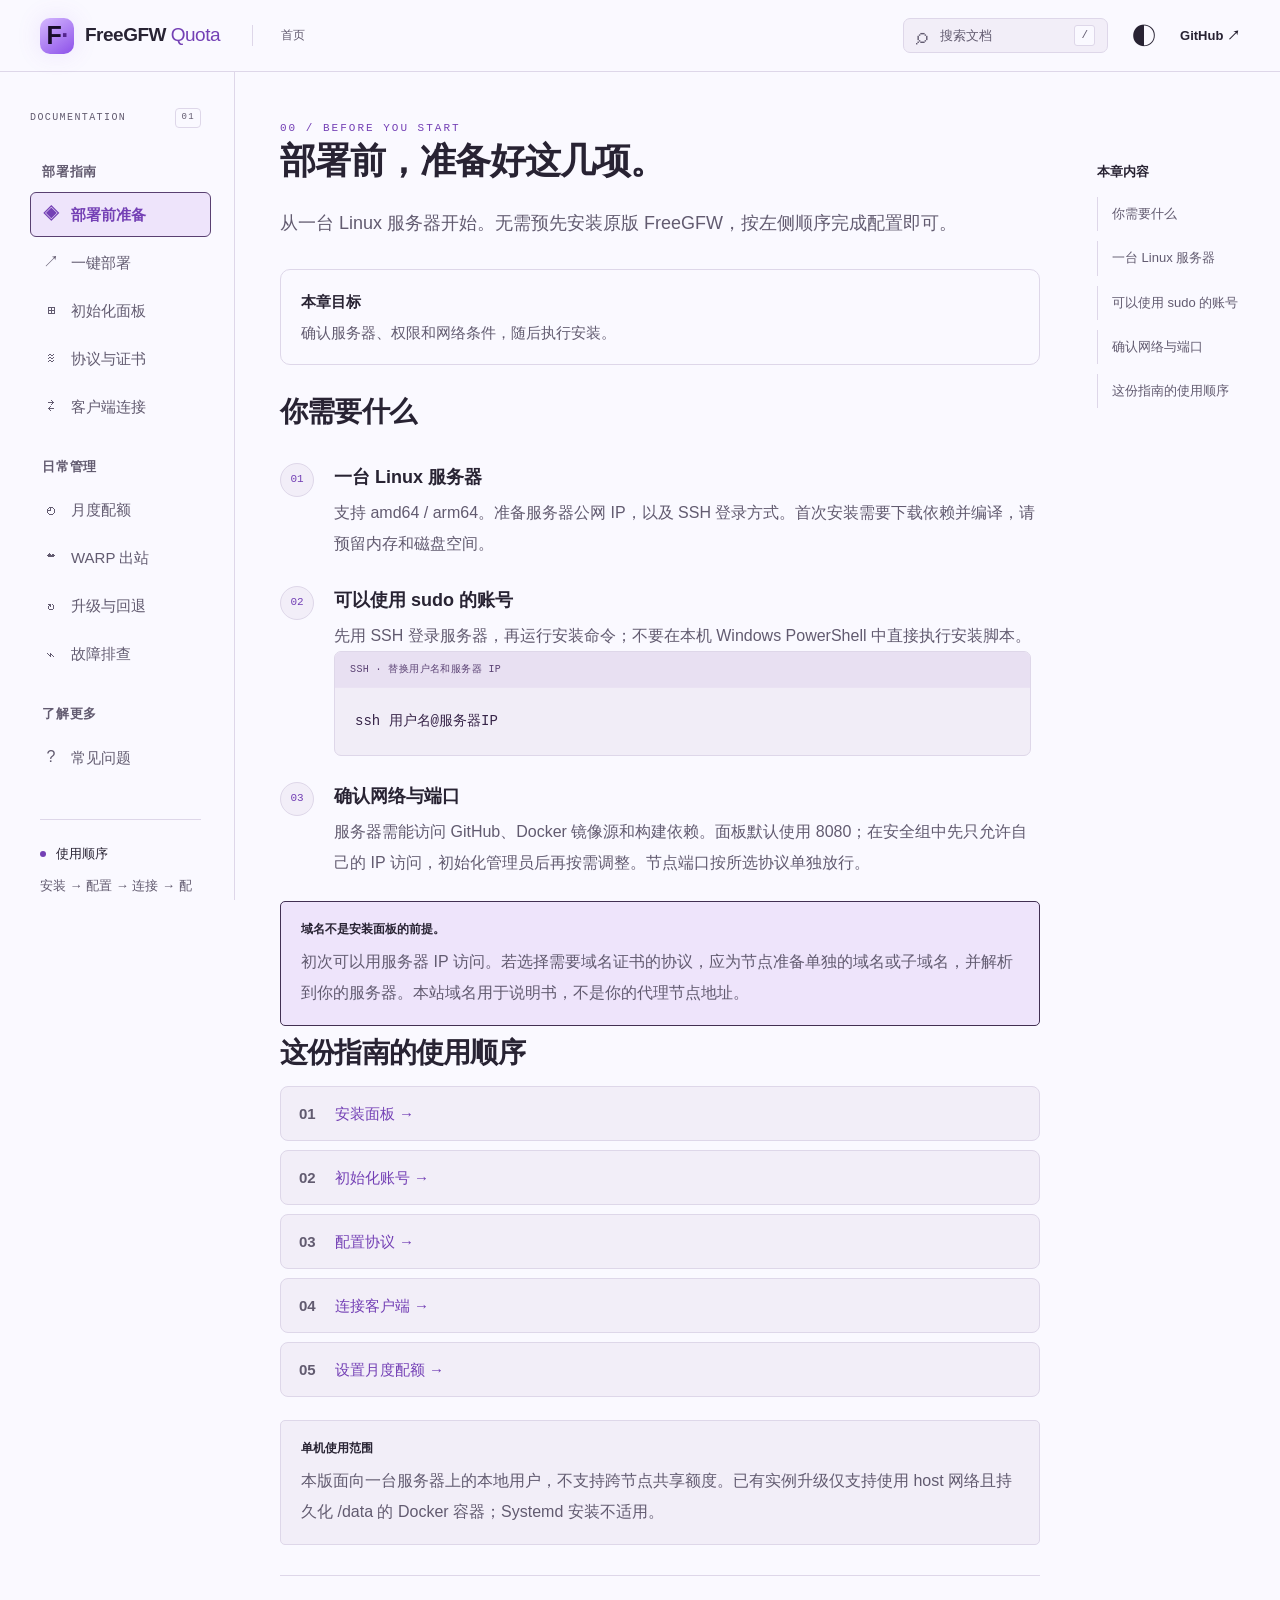
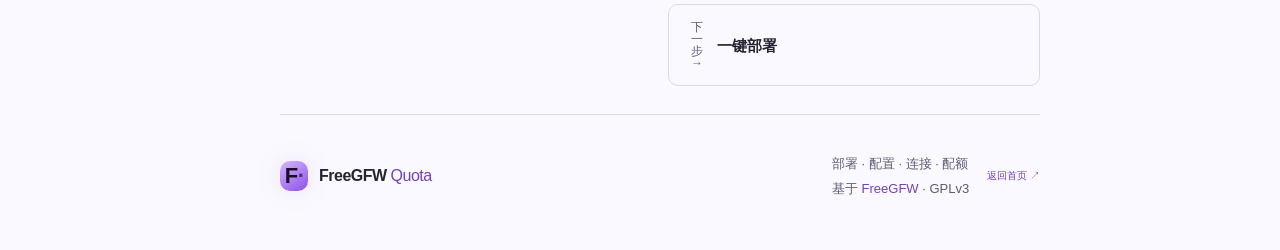
==== commit 05a1cab8: "Default to light violet theme and improve reading sizes" ====
--- a/docs/guide.html
+++ b/docs/guide.html
@@ -1,10 +1,10 @@
 <!doctype html>
-<html lang="zh-CN" data-theme="dark">
+<html lang="zh-CN" data-theme="light">
 <head>
   <meta charset="utf-8">
   <meta name="viewport" content="width=device-width,initial-scale=1">
   <meta name="description" content="FreeGFW 单机配额版中文使用指南：一键部署、月度流量配额、用户管理、备份回退与故障排查。">
-  <meta name="theme-color" content="#09090e">
+  <meta name="theme-color" content="#faf9ff">
   <title>FreeGFW Quota · 单机配额版使用指南</title>
   <link rel="icon" href="icon.svg" type="image/svg+xml">
   <link rel="stylesheet" href="style.css">
--- a/docs/style.css
+++ b/docs/style.css
@@ -22,3 +22,18 @@
 .codebar i{background:#b98bff}.guide-page .sidebar{scrollbar-width:thin;scrollbar-color:#3d304e transparent}.guide-page .on-this-page a{line-height:1.7;margin-bottom:10px}.guide-page [hidden]{display:none!important}
 
 .cover>*{min-width:0}.cover-art{width:100%;max-width:440px}@media(max-width:800px){.cover{grid-template-columns:minmax(0,1fr)}.cover-art{width:100%;max-width:440px}}
+
+/* Comfortable reading: light by default, with violet accents. */
+html[data-theme=light]{--bg:#faf9ff;--surface:#f2eef8;--text:#282333;--muted:#625b70;--line:#ded7e9;--green:#7440b5;--green-soft:#eee4fb;--header:rgba(250,249,255,.95);--code:#f1edf7;--shadow:0 18px 55px #58407016}
+html[data-theme=light] .secondary,html[data-theme=light] .feature-grid>a{background:#fff;color:var(--text);border-color:var(--line)}
+html[data-theme=light] .cover h1 em{background-image:linear-gradient(110deg,#7740b7,#9254d1 65%,#6733a6)}
+html[data-theme=light] .release,html[data-theme=light] .cover-meta,html[data-theme=light] .orbit-label,html[data-theme=light] .home-stats small{color:#6c5385}
+html[data-theme=light] .feature-icon,html[data-theme=light] .journey-list a>span,html[data-theme=light] .protocol-chips span,html[data-theme=light] .node{background:#eee3fa;border-color:#d5c1e9;color:#7343a5}
+html[data-theme=light] .mini-card{background:linear-gradient(140deg,#fff,#f1e9fb);border-color:#d5c1e9;box-shadow:0 18px 50px #66339918;color:#33243f}
+html[data-theme=light] .mini-top,html[data-theme=light] .mini-bottom,html[data-theme=light] .mini-top small,html[data-theme=light] .mini-value span{color:#705b83}
+html[data-theme=light] .mini-meter{background:#e1d2f0}html[data-theme=light] .codebar{background:#e8e0f2;color:#5b4274}html[data-theme=light] .codebar button{color:#5f348a;border-color:#bba5d1}html[data-theme=light] pre{color:#372448}html[data-theme=light] .error{color:#ab2344}
+.guide-page p,.guide-page .steps p,.guide-page .instruction-list,.guide-page td,.guide-page th,.guide-page details p{font-size:16px;line-height:1.95}
+.guide-page .section-lead{font-size:18px}.guide-page .steps h3{font-size:18px}.guide-page summary{font-size:16px}.guide-page pre{font-size:14px;line-height:1.9}.guide-page .sidebar nav a{font-size:15px}.guide-page .sidebar nav p{font-size:13px}.guide-page .on-this-page{font-size:13px}.guide-page .sidebar-note,.guide-page .sidebar-note p{font-size:13px}.guide-page .version-note{font-size:14px}
+.cover-copy>p{font-size:18px}.feature-grid p,.journey p,.protocol-band p{font-size:16px;line-height:1.9}.journey-list small{font-size:14px}.journey-list b{font-size:17px}.home-stats span,.cover-meta,.protocol-chips span,.card-link,.protocol-band>a,.section-title>a,.final-cta p{font-size:14px}.home-nav a{font-size:15px}.home-main footer p,.guide-page footer p{font-size:13px}
+@media(max-width:580px){.cover-copy>p{font-size:16px}.cover-meta{font-size:11px}.home-stats span{font-size:12px}.home-stats small{font-size:12px}.guide-page p,.guide-page .steps p,.guide-page td,.guide-page th,.guide-page details p{font-size:16px}.guide-page .section-lead{font-size:17px}.guide-page pre{font-size:13px}.home-nav a{font-size:13px}.guide-page #protocols tbody th{font-size:14px}.guide-page .chapter-pagination strong{font-size:14px}}
+.guide-page #install-description{font-size:16px;line-height:1.95}.guide-page .port-row,.guide-page .port-row span,.guide-page .tabbar button{font-size:14px}.guide-page .requirements{font-size:13px}
